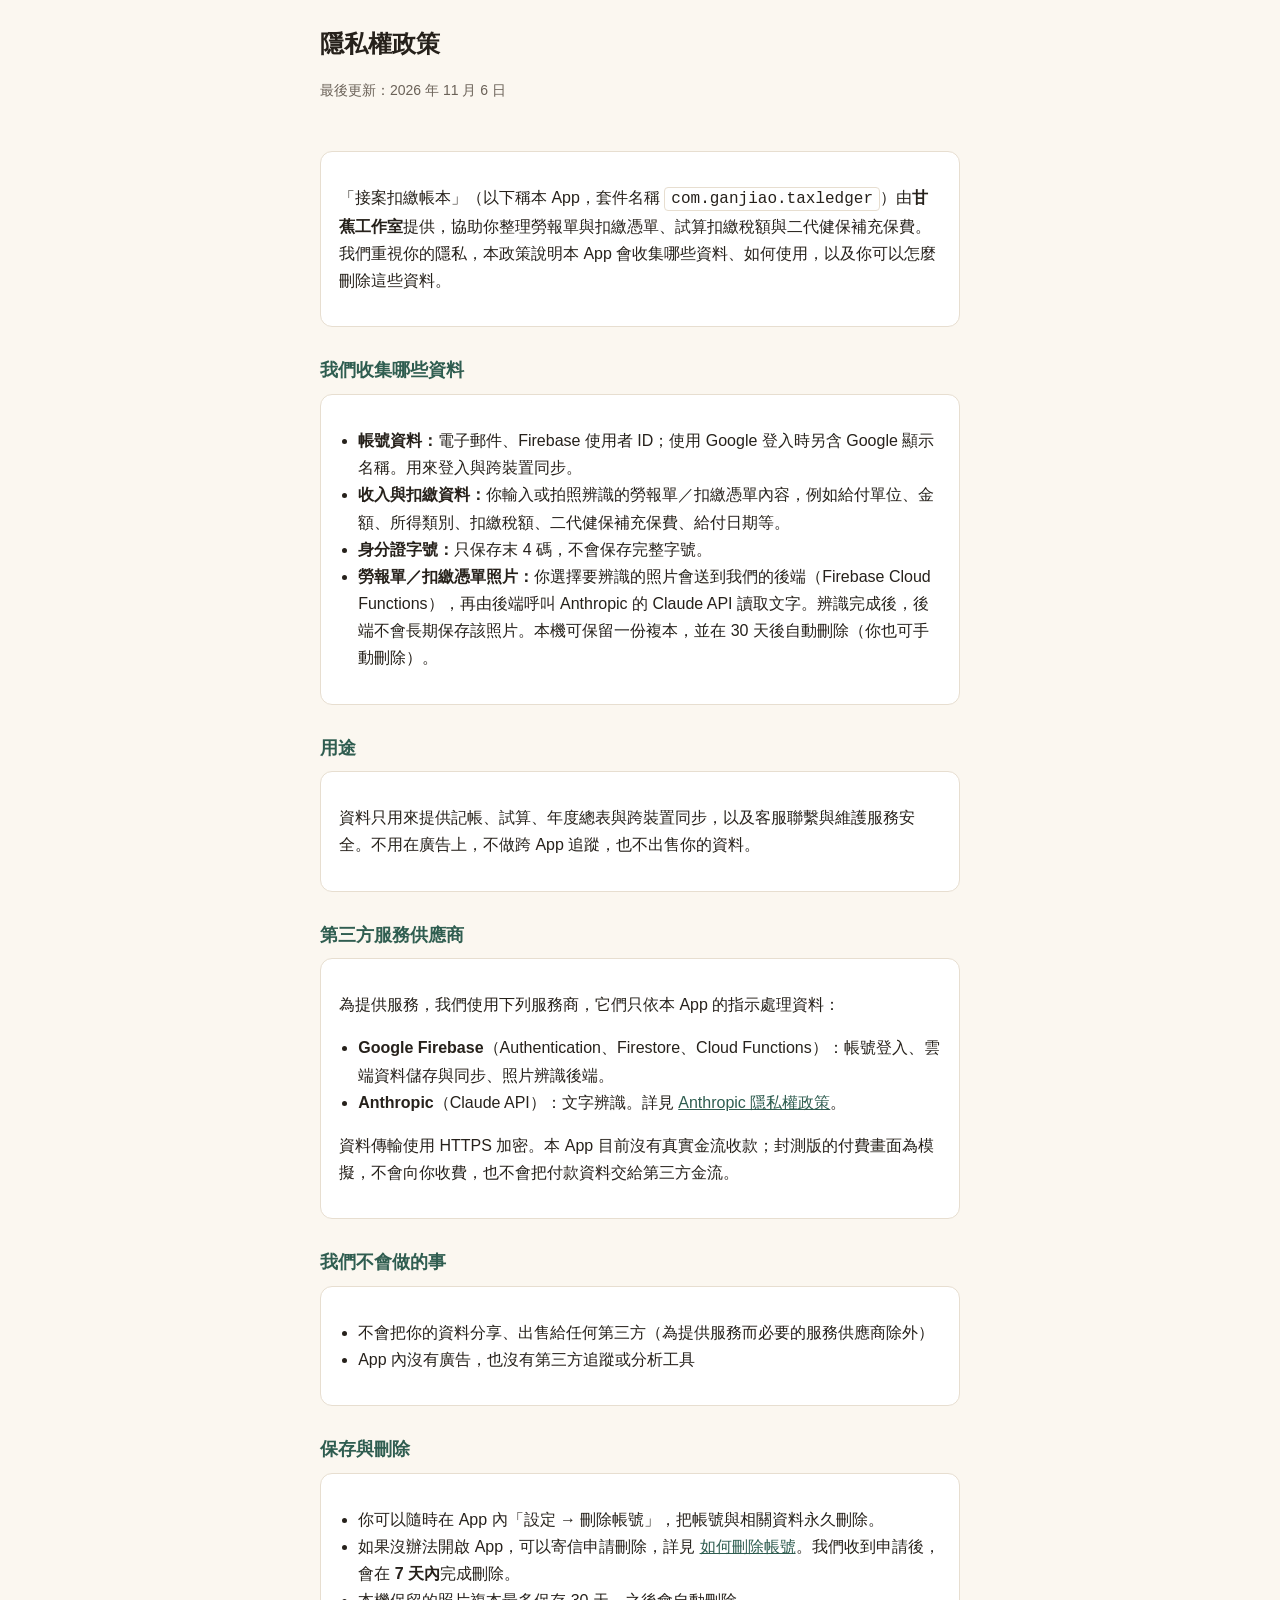
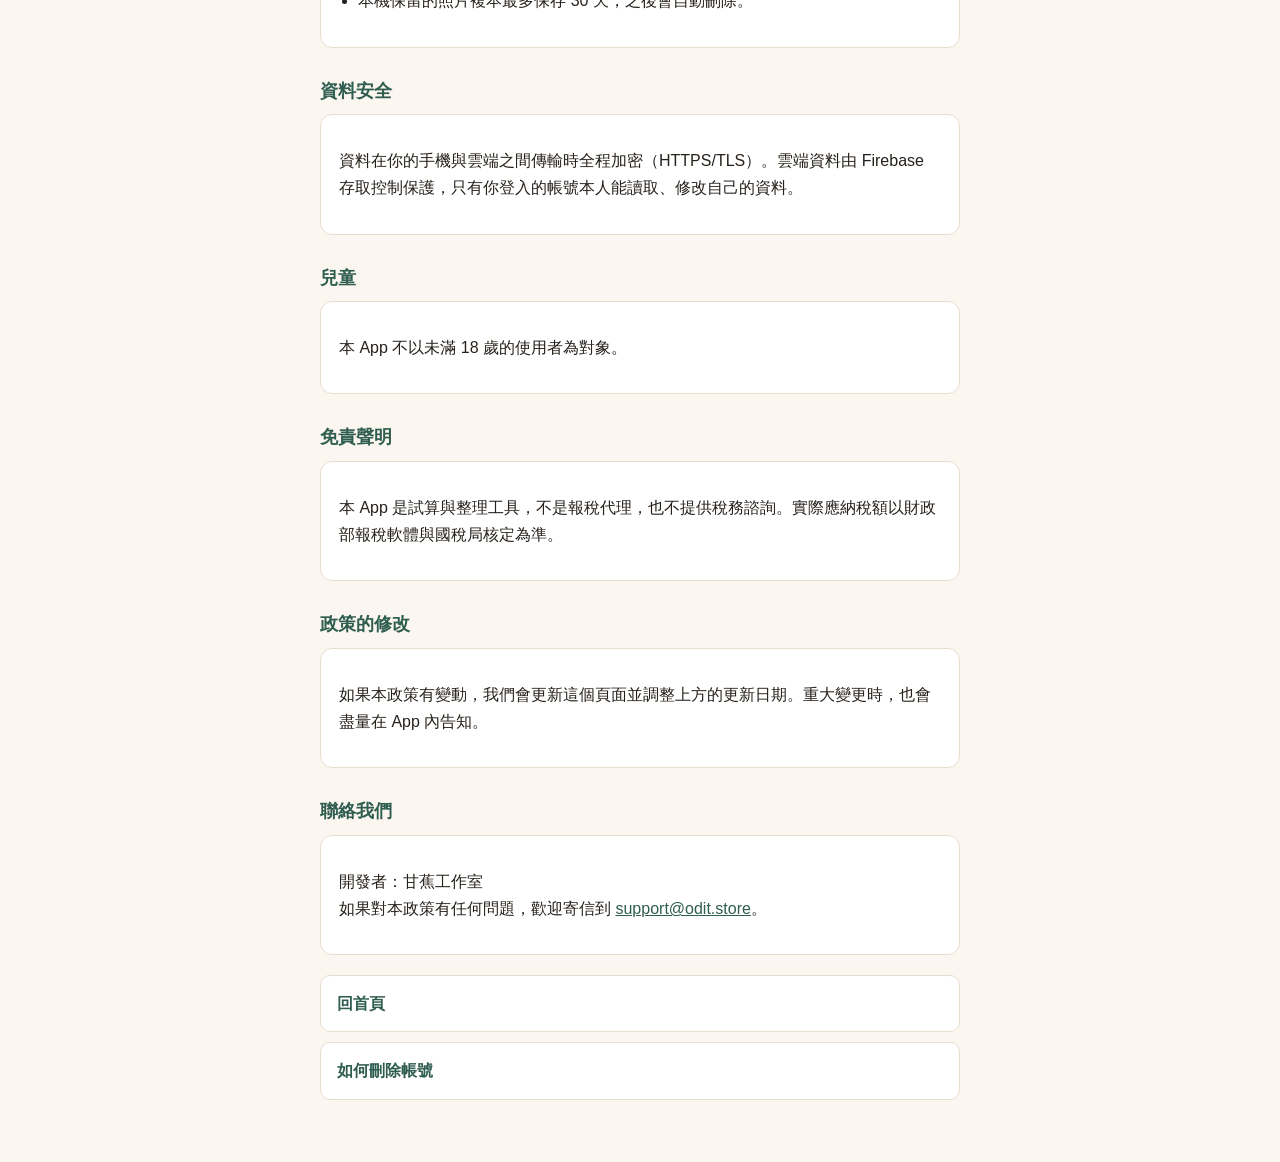
==== privacy.html @ ce199671 "Add privacy and account-deletion pages for 接案扣繳帳本" ====
<!doctype html>
<html lang="zh-Hant-TW">
<head>
  <meta charset="utf-8" />
  <meta name="viewport" content="width=device-width, initial-scale=1" />
  <title>隱私權政策 — 接案扣繳帳本</title>
  <link rel="stylesheet" href="style.css" />
</head>
<body>
  <header class="page">
    <h1>隱私權政策</h1>
    <p class="updated">最後更新：2026 年 11 月 6 日</p>
  </header>
  <main>
    <div class="card">
      <p>
        「接案扣繳帳本」（以下稱本 App，套件名稱 <code>com.ganjiao.taxledger</code>）由<strong>甘蕉工作室</strong>提供，協助你整理勞報單與扣繳憑單、試算扣繳稅額與二代健保補充保費。我們重視你的隱私，本政策說明本 App 會收集哪些資料、如何使用，以及你可以怎麼刪除這些資料。
      </p>
    </div>

    <h2>我們收集哪些資料</h2>
    <div class="card">
      <ul>
        <li><strong>帳號資料：</strong>電子郵件、Firebase 使用者 ID；使用 Google 登入時另含 Google 顯示名稱。用來登入與跨裝置同步。</li>
        <li><strong>收入與扣繳資料：</strong>你輸入或拍照辨識的勞報單／扣繳憑單內容，例如給付單位、金額、所得類別、扣繳稅額、二代健保補充保費、給付日期等。</li>
        <li><strong>身分證字號：</strong>只保存末 4 碼，不會保存完整字號。</li>
        <li><strong>勞報單／扣繳憑單照片：</strong>你選擇要辨識的照片會送到我們的後端（Firebase Cloud Functions），再由後端呼叫 Anthropic 的 Claude API 讀取文字。辨識完成後，後端不會長期保存該照片。本機可保留一份複本，並在 30 天後自動刪除（你也可手動刪除）。</li>
      </ul>
    </div>

    <h2>用途</h2>
    <div class="card">
      <p>資料只用來提供記帳、試算、年度總表與跨裝置同步，以及客服聯繫與維護服務安全。不用在廣告上，不做跨 App 追蹤，也不出售你的資料。</p>
    </div>

    <h2>第三方服務供應商</h2>
    <div class="card">
      <p>為提供服務，我們使用下列服務商，它們只依本 App 的指示處理資料：</p>
      <ul>
        <li><strong>Google Firebase</strong>（Authentication、Firestore、Cloud Functions）：帳號登入、雲端資料儲存與同步、照片辨識後端。</li>
        <li><strong>Anthropic</strong>（Claude API）：文字辨識。詳見 <a href="https://www.anthropic.com/legal/privacy" rel="noopener noreferrer">Anthropic 隱私權政策</a>。</li>
      </ul>
      <p>資料傳輸使用 HTTPS 加密。本 App 目前沒有真實金流收款；封測版的付費畫面為模擬，不會向你收費，也不會把付款資料交給第三方金流。</p>
    </div>

    <h2>我們不會做的事</h2>
    <div class="card">
      <ul>
        <li>不會把你的資料分享、出售給任何第三方（為提供服務而必要的服務供應商除外）</li>
        <li>App 內沒有廣告，也沒有第三方追蹤或分析工具</li>
      </ul>
    </div>

    <h2>保存與刪除</h2>
    <div class="card">
      <ul>
        <li>你可以隨時在 App 內「設定 → 刪除帳號」，把帳號與相關資料永久刪除。</li>
        <li>如果沒辦法開啟 App，可以寄信申請刪除，詳見 <a href="delete-account.html">如何刪除帳號</a>。我們收到申請後，會在 <strong>7 天內</strong>完成刪除。</li>
        <li>本機保留的照片複本最多保存 30 天，之後會自動刪除。</li>
      </ul>
    </div>

    <h2>資料安全</h2>
    <div class="card">
      <p>資料在你的手機與雲端之間傳輸時全程加密（HTTPS/TLS）。雲端資料由 Firebase 存取控制保護，只有你登入的帳號本人能讀取、修改自己的資料。</p>
    </div>

    <h2>兒童</h2>
    <div class="card">
      <p>本 App 不以未滿 18 歲的使用者為對象。</p>
    </div>

    <h2>免責聲明</h2>
    <div class="card">
      <p>本 App 是試算與整理工具，不是報稅代理，也不提供稅務諮詢。實際應納稅額以財政部報稅軟體與國稅局核定為準。</p>
    </div>

    <h2>政策的修改</h2>
    <div class="card">
      <p>如果本政策有變動，我們會更新這個頁面並調整上方的更新日期。重大變更時，也會盡量在 App 內告知。</p>
    </div>

    <h2>聯絡我們</h2>
    <div class="card">
      <p>開發者：甘蕉工作室<br />如果對本政策有任何問題，歡迎寄信到 <a href="mailto:support@odit.store">support@odit.store</a>。</p>
    </div>

    <nav class="home-links" aria-label="其他頁面">
      <a href="index.html">回首頁</a>
      <a href="delete-account.html">如何刪除帳號</a>
    </nav>
  </main>
</body>
</html>
---- style.css ----
:root {
  color-scheme: light;
  --ink: #26211b;
  --muted: #6b6258;
  --bg: #fbf7f0;
  --surface: #ffffff;
  --line: #e7ded0;
  --primary: #2f5d50;
  --danger: #b3422f;
}

* {
  box-sizing: border-box;
}

body {
  margin: 0;
  background: var(--bg);
  color: var(--ink);
  font-family: -apple-system, 'Segoe UI', 'PingFang TC', 'Noto Sans TC', 'Microsoft JhengHei', sans-serif;
  line-height: 1.7;
  font-size: 16px;
}

main {
  max-width: 680px;
  margin: 0 auto;
  padding: 24px 20px 64px;
}

header.page {
  padding: 24px 20px 0;
  max-width: 680px;
  margin: 0 auto;
}

h1 {
  font-size: 24px;
  margin: 0 0 4px;
}

h2 {
  font-size: 18px;
  margin: 28px 0 8px;
  color: var(--primary);
}

p,
li {
  color: var(--ink);
}

.updated {
  color: var(--muted);
  font-size: 14px;
  margin-bottom: 24px;
}

.card {
  background: var(--surface);
  border: 1px solid var(--line);
  border-radius: 12px;
  padding: 16px 18px;
  margin-bottom: 16px;
}

ul, ol {
  padding-left: 1.2em;
}

a {
  color: var(--primary);
  word-break: break-all;
}

nav.home-links {
  display: flex;
  flex-direction: column;
  gap: 10px;
  margin-top: 20px;
}

nav.home-links a {
  display: block;
  background: var(--surface);
  border: 1px solid var(--line);
  border-radius: 10px;
  padding: 14px 16px;
  text-decoration: none;
  font-weight: 600;
}

.danger {
  border-color: var(--danger);
}

code {
  background: var(--surface);
  border: 1px solid var(--line);
  border-radius: 4px;
  padding: 2px 6px;
}
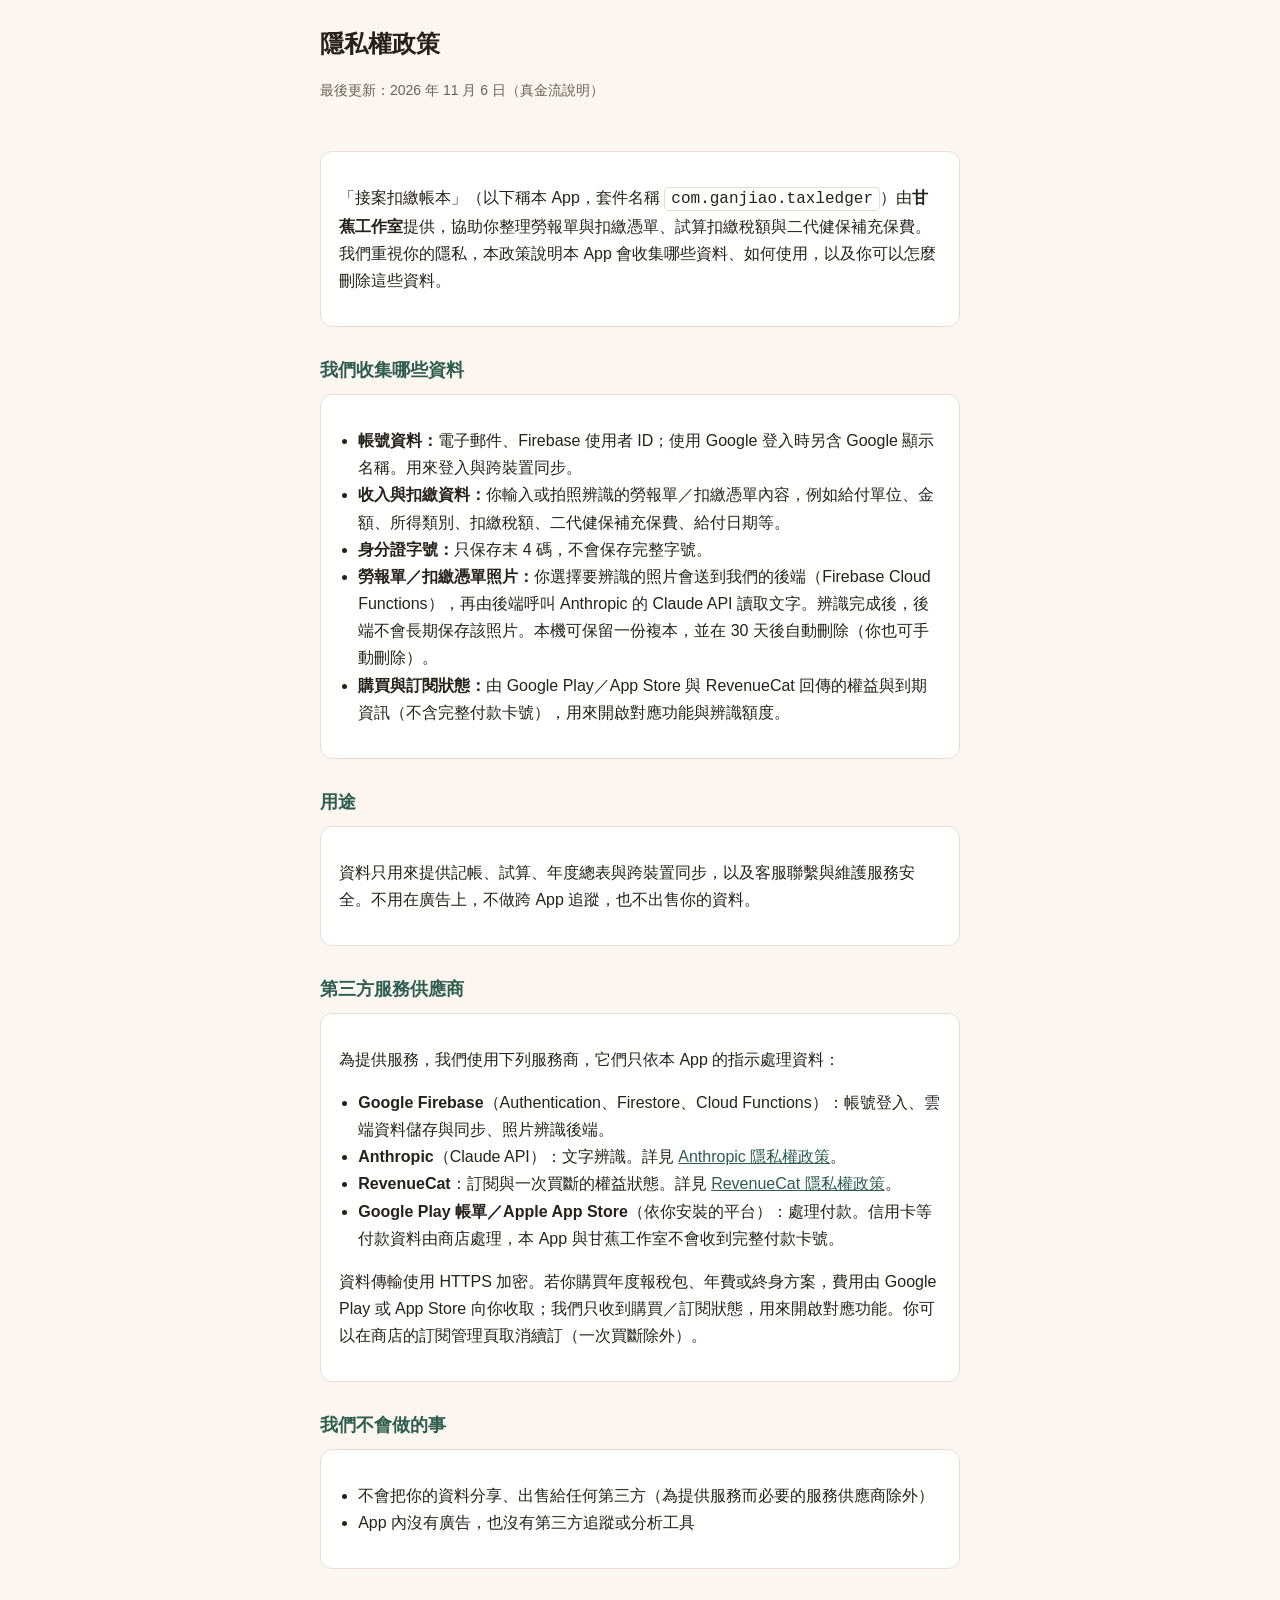
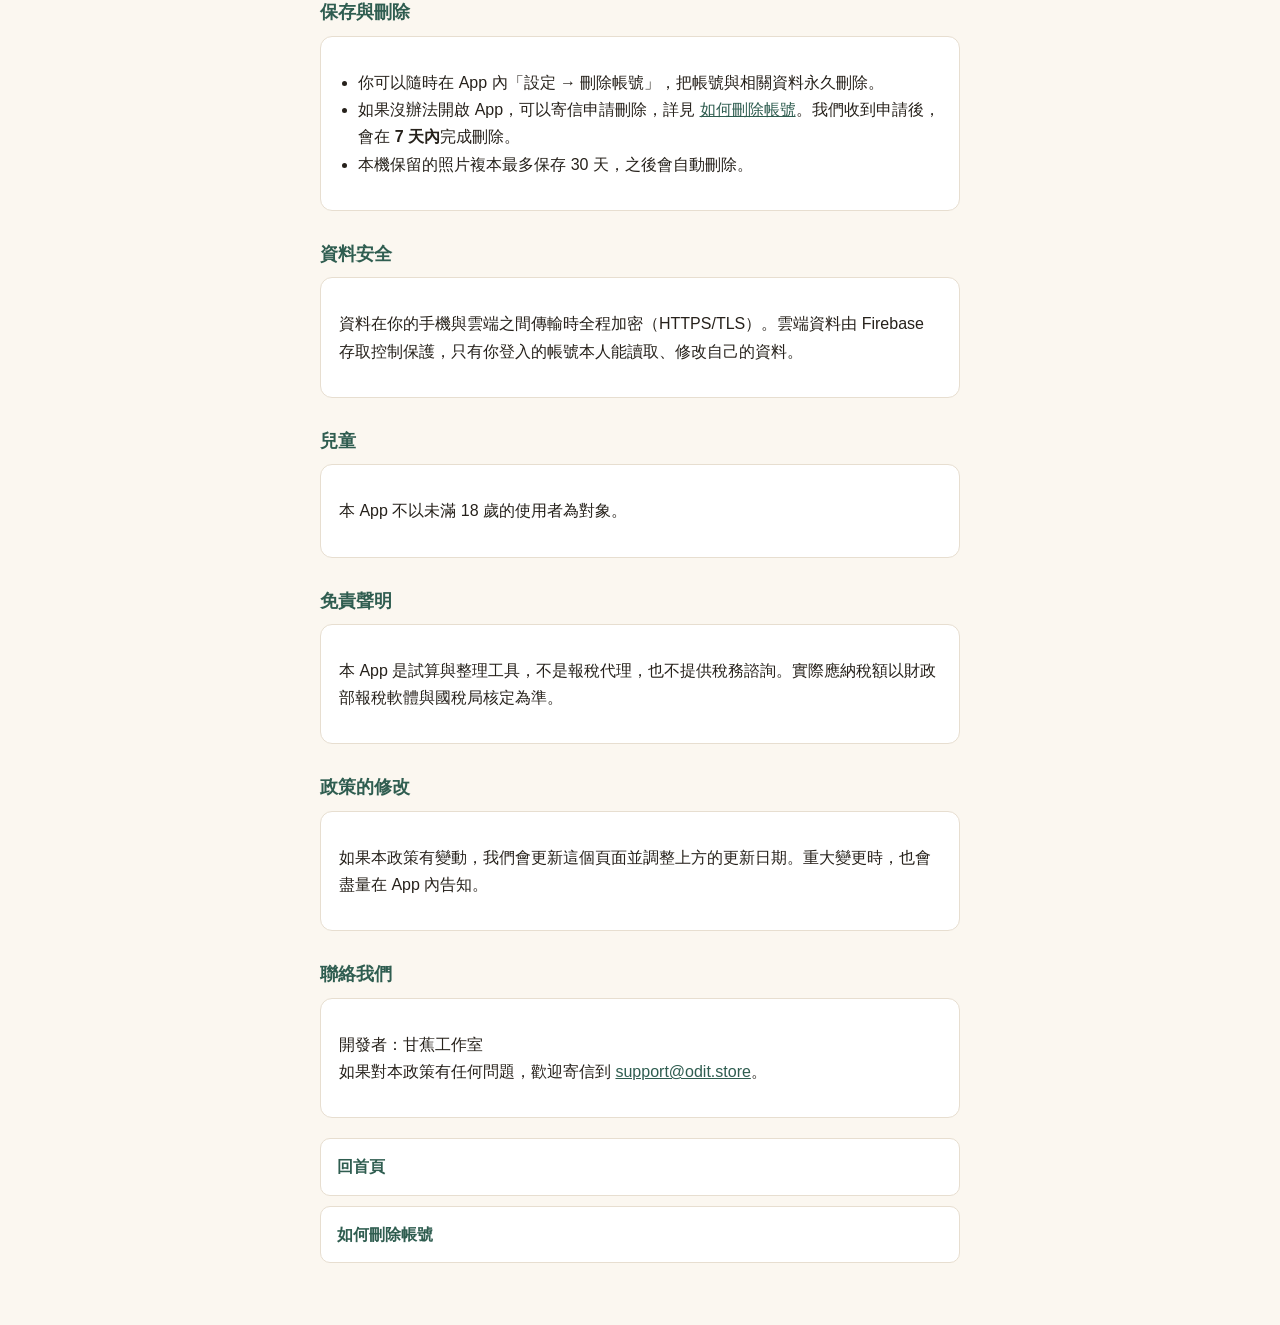
==== commit 2bf791cd: "privacy: document live Play/App Store payments and RevenueCat" ====
--- a/privacy.html
+++ b/privacy.html
@@ -9,7 +9,7 @@
 <body>
   <header class="page">
     <h1>隱私權政策</h1>
-    <p class="updated">最後更新：2026 年 11 月 6 日</p>
+    <p class="updated">最後更新：2026 年 11 月 6 日（真金流說明）</p>
   </header>
   <main>
     <div class="card">
@@ -25,6 +25,7 @@
         <li><strong>收入與扣繳資料：</strong>你輸入或拍照辨識的勞報單／扣繳憑單內容，例如給付單位、金額、所得類別、扣繳稅額、二代健保補充保費、給付日期等。</li>
         <li><strong>身分證字號：</strong>只保存末 4 碼，不會保存完整字號。</li>
         <li><strong>勞報單／扣繳憑單照片：</strong>你選擇要辨識的照片會送到我們的後端（Firebase Cloud Functions），再由後端呼叫 Anthropic 的 Claude API 讀取文字。辨識完成後，後端不會長期保存該照片。本機可保留一份複本，並在 30 天後自動刪除（你也可手動刪除）。</li>
+        <li><strong>購買與訂閱狀態：</strong>由 Google Play／App Store 與 RevenueCat 回傳的權益與到期資訊（不含完整付款卡號），用來開啟對應功能與辨識額度。</li>
       </ul>
     </div>
 
@@ -39,8 +40,10 @@
       <ul>
         <li><strong>Google Firebase</strong>（Authentication、Firestore、Cloud Functions）：帳號登入、雲端資料儲存與同步、照片辨識後端。</li>
         <li><strong>Anthropic</strong>（Claude API）：文字辨識。詳見 <a href="https://www.anthropic.com/legal/privacy" rel="noopener noreferrer">Anthropic 隱私權政策</a>。</li>
+        <li><strong>RevenueCat</strong>：訂閱與一次買斷的權益狀態。詳見 <a href="https://www.revenuecat.com/privacy" rel="noopener noreferrer">RevenueCat 隱私權政策</a>。</li>
+        <li><strong>Google Play 帳單／Apple App Store</strong>（依你安裝的平台）：處理付款。信用卡等付款資料由商店處理，本 App 與甘蕉工作室不會收到完整付款卡號。</li>
       </ul>
-      <p>資料傳輸使用 HTTPS 加密。本 App 目前沒有真實金流收款；封測版的付費畫面為模擬，不會向你收費，也不會把付款資料交給第三方金流。</p>
+      <p>資料傳輸使用 HTTPS 加密。若你購買年度報稅包、年費或終身方案，費用由 Google Play 或 App Store 向你收取；我們只收到購買／訂閱狀態，用來開啟對應功能。你可以在商店的訂閱管理頁取消續訂（一次買斷除外）。</p>
     </div>
 
     <h2>我們不會做的事</h2>
